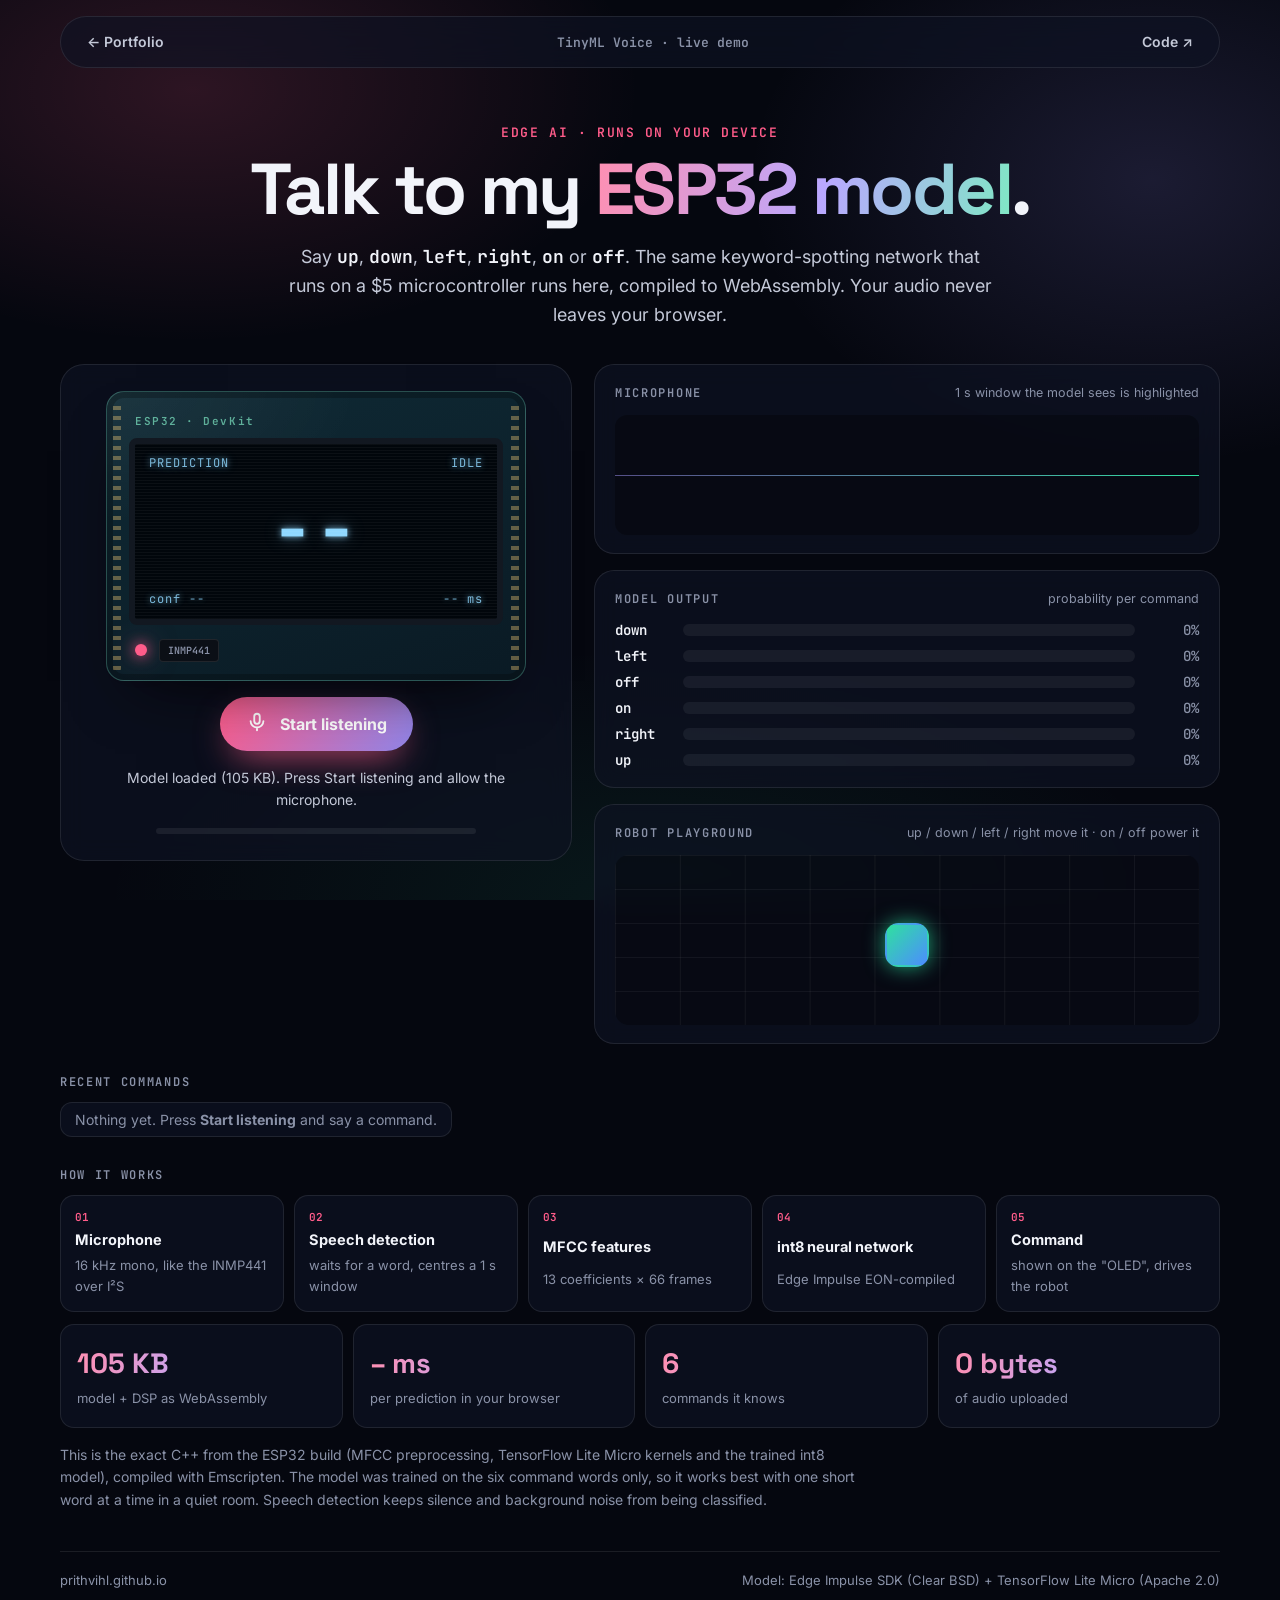
==== voice/index.html @ 5bc2c1f0 "Live TinyML voice demo: ESP32 model compiled to WebAssembly Co-Authored-By: Claude Opus 5.5 <noreply" ====
<!doctype html>
<html lang="en">
  <head>
    <meta charset="utf-8" />
    <meta name="viewport" content="width=device-width, initial-scale=1" />
    <title>TinyML Voice Commands · Live demo · Prithvi</title>
    <meta
      name="description"
      content="Talk to my ESP32 TinyML model: the same keyword-spotting network that runs on a microcontroller, compiled to WebAssembly and running in your browser."
    />
    <meta name="theme-color" content="#05070f" />
    <link
      rel="icon"
      href="data:image/svg+xml,%3Csvg xmlns='http://www.w3.org/2000/svg' viewBox='0 0 32 32'%3E%3Crect width='32' height='32' rx='8' fill='%23ff5c8a'/%3E%3Cpath d='M16 7a4 4 0 0 0-4 4v5a4 4 0 0 0 8 0v-5a4 4 0 0 0-4-4zM9 15a7 7 0 0 0 14 0M16 22v4' stroke='white' stroke-width='2.2' fill='none' stroke-linecap='round'/%3E%3C/svg%3E"
    />
    <link rel="preconnect" href="https://fonts.googleapis.com" />
    <link rel="preconnect" href="https://fonts.gstatic.com" crossorigin />
    <link
      rel="stylesheet"
      href="https://fonts.googleapis.com/css2?family=Inter:wght@400;500;600;700&family=Space+Grotesk:wght@500;600;700&family=JetBrains+Mono:wght@400;600;700&display=swap"
    />
    <link rel="stylesheet" href="voice.css" />
  </head>
  <body>
    <div class="bg" aria-hidden="true"></div>

    <header class="top">
      <a class="back" href="../#project/tinyml">← Portfolio</a>
      <span class="top-title">TinyML Voice · live demo</span>
      <a class="back" href="https://github.com/PrithviHL/Real-Time-Voice-Command-Recognition-on-ESP32" target="_blank" rel="noopener">Code ↗</a>
    </header>

    <main class="wrap">
      <section class="intro">
        <p class="eyebrow">Edge AI · runs on your device</p>
        <h1>Talk to my <span class="grad">ESP32 model</span>.</h1>
        <p class="lead">
          Say <b>up</b>, <b>down</b>, <b>left</b>, <b>right</b>, <b>on</b> or <b>off</b>. The same keyword-spotting
          network that runs on a $5 microcontroller runs here, compiled to WebAssembly. Your audio never leaves your
          browser.
        </p>
      </section>

      <section class="stage">
        <!-- the "device" -->
        <div class="device">
          <div class="board">
            <div class="board-label">ESP32 · DevKit</div>
            <div class="oled" id="oled" aria-live="polite">
              <div class="oled-top"><span>PREDICTION</span><span id="oled-state">IDLE</span></div>
              <div class="oled-word" id="oled-word">--</div>
              <div class="oled-bottom"><span id="oled-conf">conf --</span><span id="oled-time">-- ms</span></div>
              <div class="scan" aria-hidden="true"></div>
            </div>
            <div class="pins" aria-hidden="true"></div>
            <div class="chip-row" aria-hidden="true">
              <span class="led" id="led"></span>
              <span class="mic-chip">INMP441</span>
            </div>
          </div>

          <button class="mic-btn" id="mic-btn" type="button">
            <span class="mic-icon" aria-hidden="true">
              <svg viewBox="0 0 24 24" width="22" height="22" fill="none" stroke="currentColor" stroke-width="2" stroke-linecap="round">
                <rect x="9" y="3" width="6" height="11" rx="3" /><path d="M5 11a7 7 0 0 0 14 0M12 18v3" />
              </svg>
            </span>
            <span id="mic-label">Start listening</span>
          </button>
          <p class="status" id="status">Loading the model…</p>
          <div class="meter" aria-hidden="true"><span id="meter"></span></div>
        </div>

        <!-- live panels -->
        <div class="panels">
          <div class="panel">
            <div class="panel-head"><h2>Microphone</h2><span class="hint" id="wave-hint">1 s window the model sees is highlighted</span></div>
            <canvas id="wave" height="120" aria-label="Live microphone waveform"></canvas>
          </div>

          <div class="panel">
            <div class="panel-head"><h2>Model output</h2><span class="hint">probability per command</span></div>
            <div class="bars" id="bars"></div>
          </div>

          <div class="panel playground-panel">
            <div class="panel-head"><h2>Robot playground</h2><span class="hint">up / down / left / right move it · on / off power it</span></div>
            <div class="playground" id="playground"><div class="bot on" id="bot"></div></div>
          </div>
        </div>
      </section>

      <section class="history-wrap">
        <h2 class="section-h">Recent commands</h2>
        <ol class="history" id="history"><li class="empty">Nothing yet. Press <b>Start listening</b> and say a command.</li></ol>
      </section>

      <section class="how">
        <h2 class="section-h">How it works</h2>
        <ol class="flow">
          <li><b>Microphone</b><span>16 kHz mono, like the INMP441 over I²S</span></li>
          <li><b>Speech detection</b><span>waits for a word, centres a 1 s window</span></li>
          <li><b>MFCC features</b><span>13 coefficients × 66 frames</span></li>
          <li><b>int8 neural network</b><span>Edge Impulse EON-compiled</span></li>
          <li><b>Command</b><span>shown on the "OLED", drives the robot</span></li>
        </ol>
        <div class="facts">
          <div><b>105 KB</b><span>model + DSP as WebAssembly</span></div>
          <div><b id="fact-ms">– ms</b><span>per prediction in your browser</span></div>
          <div><b>6</b><span>commands it knows</span></div>
          <div><b>0 bytes</b><span>of audio uploaded</span></div>
        </div>
        <p class="note">
          This is the exact C++ from the ESP32 build (MFCC preprocessing, TensorFlow Lite Micro kernels and the trained
          int8 model), compiled with Emscripten. The model was trained on the six command words only, so it works best
          with one short word at a time in a quiet room. Speech detection keeps silence and background noise from being
          classified.
        </p>
      </section>
    </main>

    <footer class="foot">
      <a href="../">prithvihl.github.io</a>
      <span>Model: Edge Impulse SDK (Clear BSD) + TensorFlow Lite Micro (Apache 2.0)</span>
    </footer>

    <script type="module" src="voice.js"></script>
  </body>
</html>
---- voice/voice.css ----
:root {
  --bg: #05070f;
  --glass: rgba(14, 19, 36, 0.66);
  --line: rgba(255, 255, 255, 0.09);
  --line-strong: rgba(255, 255, 255, 0.18);
  --ink: #f2f4fa;
  --ink-2: #c4c9d8;
  --ink-3: #8a92a8;
  --blue: #4c8dff;
  --violet: #9085e9;
  --aqua: #2fe0a0;
  --pink: #ff5c8a;
  --oled: #8fd8ff;
  --grad: linear-gradient(100deg, #ff8fb1 0%, #b9a8ff 55%, #7fe8c4 100%);
  --ease: cubic-bezier(0.2, 0.8, 0.2, 1);
  --sans: "Inter", system-ui, -apple-system, "Segoe UI", sans-serif;
  --display: "Space Grotesk", "Inter", system-ui, sans-serif;
  --mono: "JetBrains Mono", ui-monospace, Menlo, Consolas, monospace;
  color-scheme: dark;
}
* {
  box-sizing: border-box;
}
body {
  margin: 0;
  background: var(--bg);
  color: var(--ink);
  font: 16px/1.6 var(--sans);
  -webkit-font-smoothing: antialiased;
  overflow-x: hidden;
}
a {
  color: inherit;
}
.bg {
  position: fixed;
  inset: 0;
  z-index: -1;
  background:
    radial-gradient(50% 40% at 15% 10%, rgba(255, 92, 138, 0.16), transparent 70%),
    radial-gradient(45% 45% at 90% 20%, rgba(144, 133, 233, 0.16), transparent 70%),
    radial-gradient(60% 40% at 50% 100%, rgba(47, 224, 160, 0.08), transparent 70%), var(--bg);
}
.top {
  display: flex;
  align-items: center;
  justify-content: space-between;
  gap: 12px;
  width: min(1160px, calc(100vw - 32px));
  margin: 16px auto 0;
  padding: 10px 16px;
  border: 1px solid var(--line);
  border-radius: 999px;
  background: var(--glass);
  backdrop-filter: blur(14px);
}
.back {
  text-decoration: none;
  font-weight: 600;
  font-size: 14px;
  color: var(--ink-2);
  padding: 4px 10px;
  border-radius: 999px;
}
.back:hover {
  color: var(--ink);
  background: rgba(255, 255, 255, 0.07);
}
.top-title {
  font: 600 13px var(--mono);
  color: var(--ink-3);
}
.wrap {
  width: min(1160px, calc(100vw - 32px));
  margin: 0 auto;
}
.intro {
  text-align: center;
  padding: 56px 0 34px;
}
.eyebrow {
  font: 600 13px var(--mono);
  letter-spacing: 0.12em;
  text-transform: uppercase;
  color: var(--pink);
  margin: 0 0 12px;
}
h1 {
  font-family: var(--display);
  font-size: clamp(38px, 6.4vw, 72px);
  line-height: 1;
  letter-spacing: -0.035em;
  margin: 0 0 18px;
}
.grad {
  background: var(--grad);
  -webkit-background-clip: text;
  background-clip: text;
  color: transparent;
}
.lead {
  color: var(--ink-2);
  font-size: 18px;
  max-width: 64ch;
  margin: 0 auto;
}
.lead b {
  color: var(--ink);
  font-family: var(--mono);
  font-weight: 600;
}

/* ---- stage ------------------------------------------------------------ */
.stage {
  display: grid;
  grid-template-columns: minmax(0, 0.9fr) minmax(0, 1.1fr);
  gap: 22px;
  align-items: start;
}
.device {
  display: grid;
  justify-items: center;
  gap: 16px;
  padding: 26px;
  border-radius: 24px;
  background: var(--glass);
  border: 1px solid var(--line);
  backdrop-filter: blur(12px);
}
.board {
  position: relative;
  width: 100%;
  max-width: 420px;
  padding: 22px 22px 18px;
  border-radius: 18px;
  background:
    radial-gradient(120% 90% at 0% 0%, rgba(255, 255, 255, 0.06), transparent 50%),
    linear-gradient(160deg, #0f2a35, #0a1a24);
  border: 1px solid rgba(127, 232, 196, 0.25);
  box-shadow:
    inset 0 0 0 6px rgba(0, 0, 0, 0.25),
    0 30px 60px -30px rgba(0, 0, 0, 0.8);
}
.board::before,
.board::after {
  /* header pins */
  content: "";
  position: absolute;
  top: 8px;
  bottom: 8px;
  width: 8px;
  background: repeating-linear-gradient(transparent 0 6px, rgba(255, 210, 120, 0.6) 6px 10px);
  border-radius: 4px;
  opacity: 0.6;
}
.board::before {
  left: 6px;
}
.board::after {
  right: 6px;
}
.board-label {
  font: 600 11px var(--mono);
  letter-spacing: 0.14em;
  color: rgba(127, 232, 196, 0.7);
  margin: 0 0 10px 6px;
}
.oled {
  position: relative;
  aspect-ratio: 2 / 1;
  border-radius: 8px;
  background: #01060b;
  border: 6px solid #121821;
  padding: 10px 14px;
  display: grid;
  grid-template-rows: auto 1fr auto;
  font-family: var(--mono);
  color: var(--oled);
  text-shadow:
    0 0 6px rgba(143, 216, 255, 0.75),
    0 0 18px rgba(143, 216, 255, 0.35);
  overflow: hidden;
}
.oled-top,
.oled-bottom {
  display: flex;
  justify-content: space-between;
  font-size: 12px;
  letter-spacing: 0.08em;
  opacity: 0.85;
}
.oled-word {
  display: grid;
  place-items: center;
  font-size: clamp(42px, 7vw, 68px);
  font-weight: 700;
  letter-spacing: 0.04em;
  text-transform: uppercase;
  line-height: 1;
}
.oled-word.flash {
  animation: flash 0.6s var(--ease);
}
@keyframes flash {
  0% {
    transform: scale(1.25);
    filter: brightness(2);
  }
}
.oled.listening #oled-state {
  animation: blink 1s steps(1) infinite;
}
@keyframes blink {
  50% {
    opacity: 0.2;
  }
}
.scan {
  position: absolute;
  inset: 0;
  pointer-events: none;
  background: repeating-linear-gradient(rgba(255, 255, 255, 0.04) 0 1px, transparent 1px 3px);
}
.chip-row {
  display: flex;
  align-items: center;
  gap: 12px;
  margin: 14px 0 0 6px;
}
.led {
  width: 12px;
  height: 12px;
  border-radius: 50%;
  background: #3a1520;
  box-shadow: inset 0 0 0 1px rgba(255, 255, 255, 0.15);
  transition: all 0.25s;
}
.led.on {
  background: var(--pink);
  box-shadow: 0 0 14px var(--pink), 0 0 30px rgba(255, 92, 138, 0.6);
}
.mic-chip {
  font: 600 10px var(--mono);
  color: var(--ink-3);
  padding: 4px 8px;
  border-radius: 4px;
  background: #0b0f16;
  border: 1px solid var(--line);
}

.mic-btn {
  display: inline-flex;
  align-items: center;
  gap: 12px;
  padding: 14px 26px;
  border: 0;
  border-radius: 999px;
  font: 700 16px var(--sans);
  color: #fff;
  cursor: pointer;
  background: linear-gradient(120deg, #ff5c8a, #9085e9);
  box-shadow: 0 14px 36px -12px rgba(255, 92, 138, 0.8);
  transition:
    transform 0.2s var(--ease),
    filter 0.2s;
}
.mic-btn:hover {
  transform: translateY(-2px);
  filter: brightness(1.08);
}
.mic-btn:disabled {
  opacity: 0.5;
  cursor: default;
  transform: none;
}
.mic-btn.live {
  background: linear-gradient(120deg, #1d2a44, #2a2050);
  box-shadow: 0 0 0 0 rgba(255, 92, 138, 0.6);
  animation: ring 1.8s infinite;
}
@keyframes ring {
  70% {
    box-shadow: 0 0 0 16px rgba(255, 92, 138, 0);
  }
  100% {
    box-shadow: 0 0 0 0 rgba(255, 92, 138, 0);
  }
}
.status {
  margin: 0;
  color: var(--ink-2);
  font-size: 14px;
  text-align: center;
  min-height: 1.6em;
}
.status.err {
  color: #ff8fa8;
}
.meter {
  width: min(320px, 100%);
  height: 6px;
  border-radius: 3px;
  background: rgba(255, 255, 255, 0.07);
  overflow: hidden;
}
.meter span {
  display: block;
  height: 100%;
  width: 0;
  background: linear-gradient(90deg, var(--aqua), var(--pink));
  transition: width 0.06s linear;
}

/* ---- panels ------------------------------------------------------------ */
.panels {
  display: grid;
  grid-template-columns: minmax(0, 1fr);
  gap: 16px;
  min-width: 0;
}
.panel {
  min-width: 0;
  padding: 18px 20px;
  border-radius: 20px;
  background: var(--glass);
  border: 1px solid var(--line);
  backdrop-filter: blur(12px);
}
.panel-head {
  display: flex;
  align-items: baseline;
  justify-content: space-between;
  gap: 10px;
  flex-wrap: wrap;
  margin-bottom: 12px;
}
.panel h2,
.section-h {
  font: 600 12px var(--mono);
  letter-spacing: 0.14em;
  text-transform: uppercase;
  color: var(--ink-3);
  margin: 0;
}
.hint {
  font-size: 12.5px;
  color: var(--ink-3);
}
#wave {
  display: block;
  width: 100%;
  max-width: 100%;
  height: 120px;
  border-radius: 12px;
  background: rgba(0, 0, 0, 0.3);
}
.bars {
  display: grid;
  gap: 8px;
}
.bar {
  display: grid;
  grid-template-columns: 56px 1fr 52px;
  align-items: center;
  gap: 12px;
  font: 600 14px var(--mono);
}
.bar .track {
  height: 12px;
  border-radius: 6px;
  background: rgba(255, 255, 255, 0.06);
  overflow: hidden;
}
.bar .fill {
  height: 100%;
  width: 0;
  border-radius: 6px;
  background: linear-gradient(90deg, var(--violet), var(--blue));
  transition: width 0.45s var(--ease);
}
.bar.best .fill {
  background: linear-gradient(90deg, var(--pink), #ffb0c6);
  box-shadow: 0 0 14px rgba(255, 92, 138, 0.6);
}
.bar.best .name {
  color: var(--pink);
}
.bar .pct {
  text-align: right;
  color: var(--ink-3);
  font-weight: 500;
}
.playground {
  position: relative;
  height: 170px;
  border-radius: 14px;
  background:
    linear-gradient(rgba(255, 255, 255, 0.05) 1px, transparent 1px) 0 0 / calc(100% / 9) calc(100% / 5),
    linear-gradient(90deg, rgba(255, 255, 255, 0.05) 1px, transparent 1px) 0 0 / calc(100% / 9) calc(100% / 5),
    rgba(0, 0, 0, 0.3);
  overflow: hidden;
}
.bot {
  position: absolute;
  width: calc(100% / 9);
  height: calc(100% / 5);
  display: grid;
  place-items: center;
  transition:
    left 0.45s var(--ease),
    top 0.45s var(--ease);
}
.bot::before {
  content: "";
  width: 62%;
  aspect-ratio: 1;
  border-radius: 30%;
  background: #2a2f3d;
  border: 2px solid #3d4457;
  transition: all 0.3s;
}
.bot.on::before {
  background: linear-gradient(135deg, var(--aqua), var(--blue));
  border-color: transparent;
  box-shadow: 0 0 20px rgba(47, 224, 160, 0.7);
}
.bot.bump::before {
  animation: bump 0.35s;
}
@keyframes bump {
  50% {
    transform: scale(0.8);
  }
}

/* ---- history / how ----------------------------------------------------- */
.history-wrap,
.how {
  margin-top: 30px;
}
.section-h {
  margin-bottom: 12px;
}
.history {
  list-style: none;
  margin: 0;
  padding: 0;
  display: flex;
  gap: 10px;
  flex-wrap: wrap;
}
.history li {
  padding: 8px 14px;
  border-radius: 12px;
  background: var(--glass);
  border: 1px solid var(--line);
  font: 600 14px var(--mono);
  animation: pop 0.4s var(--ease);
}
.history li small {
  color: var(--ink-3);
  font-weight: 400;
  margin-left: 6px;
}
.history li.unsure {
  color: var(--ink-3);
}
.history li.empty {
  font: 14px var(--sans);
  color: var(--ink-3);
  animation: none;
}
@keyframes pop {
  from {
    opacity: 0;
    transform: translateY(6px) scale(0.95);
  }
}
.flow {
  list-style: none;
  margin: 0;
  padding: 0;
  display: grid;
  grid-template-columns: repeat(5, minmax(0, 1fr));
  gap: 10px;
  counter-reset: s;
}
.flow li {
  position: relative;
  padding: 14px;
  border-radius: 14px;
  background: var(--glass);
  border: 1px solid var(--line);
  counter-increment: s;
  display: grid;
  gap: 4px;
}
.flow li::before {
  content: "0" counter(s);
  font: 600 11px var(--mono);
  color: var(--pink);
}
.flow li b {
  font-size: 14.5px;
}
.flow li span {
  font-size: 13px;
  color: var(--ink-3);
}
.facts {
  display: grid;
  grid-template-columns: repeat(4, minmax(0, 1fr));
  gap: 10px;
  margin-top: 12px;
}
.facts div {
  padding: 16px;
  border-radius: 14px;
  background: var(--glass);
  border: 1px solid var(--line);
}
.facts b {
  display: block;
  font-family: var(--display);
  font-size: 28px;
  background: var(--grad);
  -webkit-background-clip: text;
  background-clip: text;
  color: transparent;
}
.facts span {
  font-size: 13px;
  color: var(--ink-3);
}
.note {
  color: var(--ink-3);
  font-size: 14px;
  max-width: 90ch;
  margin: 16px 0 0;
}
.foot {
  width: min(1160px, calc(100vw - 32px));
  margin: 40px auto 30px;
  padding-top: 18px;
  border-top: 1px solid var(--line);
  display: flex;
  justify-content: space-between;
  gap: 12px;
  flex-wrap: wrap;
  font-size: 13px;
  color: var(--ink-3);
}
.foot a {
  text-decoration: none;
}

@media (max-width: 900px) {
  .stage {
    grid-template-columns: 1fr;
  }
  .flow {
    grid-template-columns: 1fr 1fr;
  }
  .facts {
    grid-template-columns: 1fr 1fr;
  }
}
@media (max-width: 560px) {
  .top-title {
    display: none;
  }
  .intro {
    padding-top: 36px;
  }
  .device {
    padding: 18px;
  }
}
@media (prefers-reduced-motion: reduce) {
  *,
  *::before,
  *::after {
    animation: none !important;
    transition: none !important;
  }
}
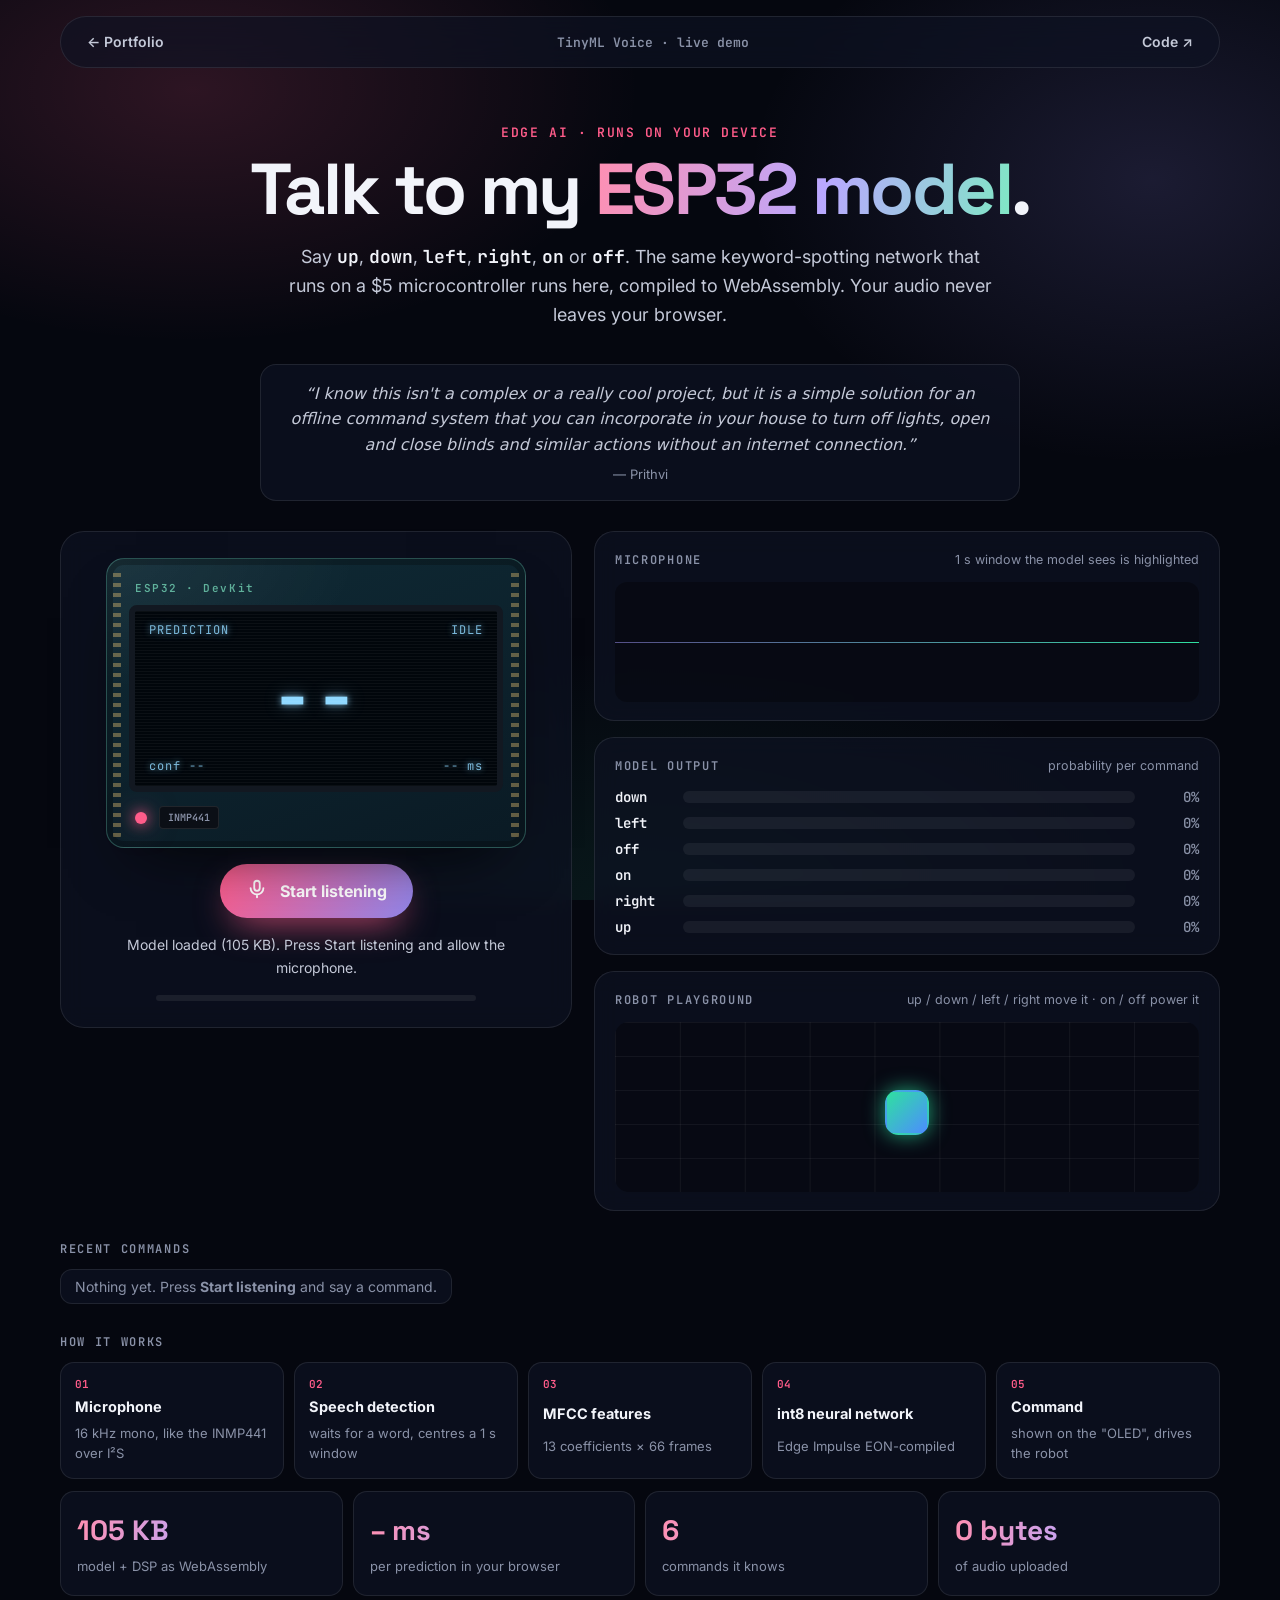
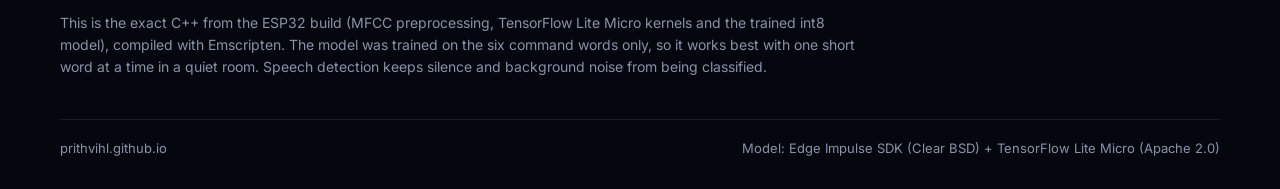
==== commit fc07609a: "TinyML: add a note on the project's purpose (offline home commands) Co-Authored-By: Claude Opus 5.5 " ====
--- a/voice/index.html
+++ b/voice/index.html
@@ -40,6 +40,8 @@
           browser.
         </p>
       </section>
+
+      <blockquote class="why">“I know this isn't a complex or a really cool project, but it is a simple solution for an offline command system that you can incorporate in your house to turn off lights, open and close blinds and similar actions without an internet connection.”<span>— Prithvi</span></blockquote>
 
       <section class="stage">
         <!-- the "device" -->
--- a/voice/voice.css
+++ b/voice/voice.css
@@ -110,6 +110,25 @@
   font-weight: 600;
 }
 
+.why {
+  margin: 0 auto 30px;
+  max-width: 760px;
+  padding: 16px 22px;
+  border-radius: 16px;
+  background: var(--glass);
+  border: 1px solid var(--line);
+  color: var(--ink-2);
+  font-style: italic;
+  text-align: center;
+}
+.why span {
+  display: block;
+  margin-top: 6px;
+  font-style: normal;
+  font-size: 13px;
+  color: var(--ink-3);
+}
+
 /* ---- stage ------------------------------------------------------------ */
 .stage {
   display: grid;
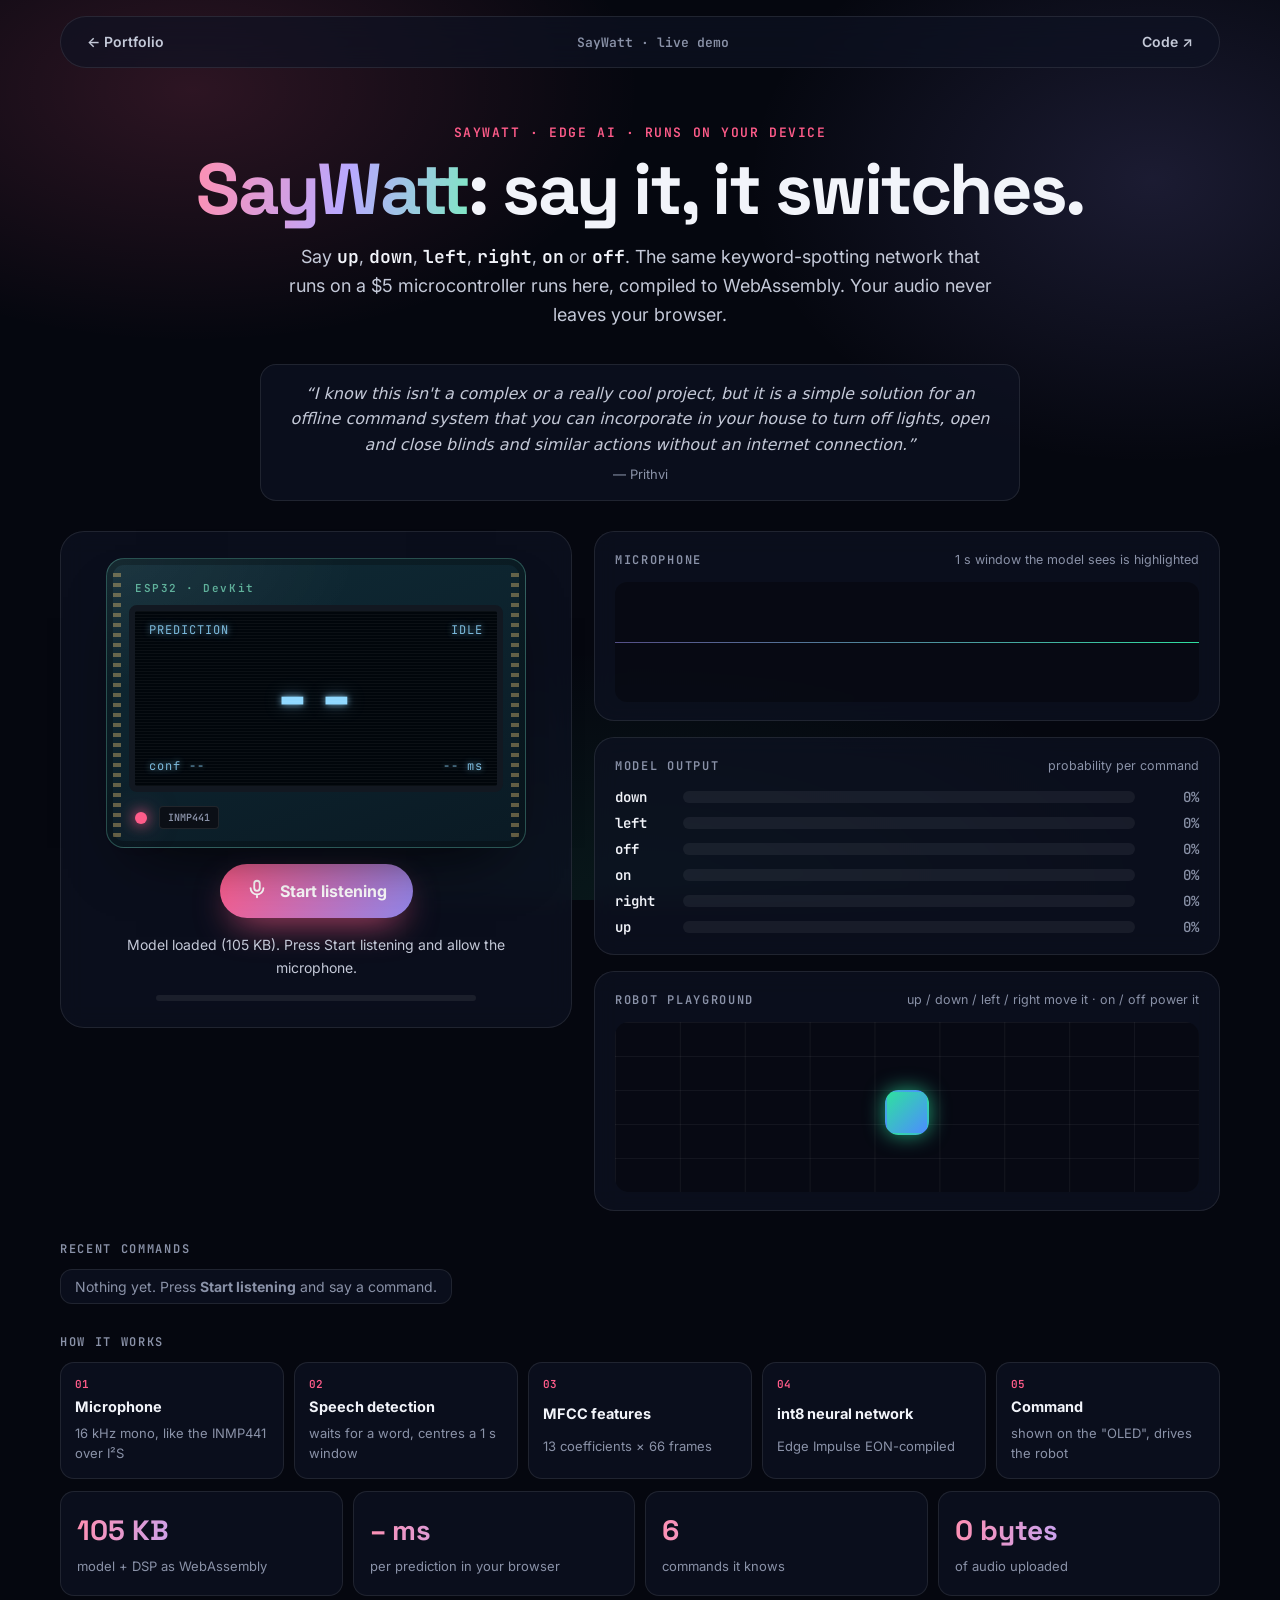
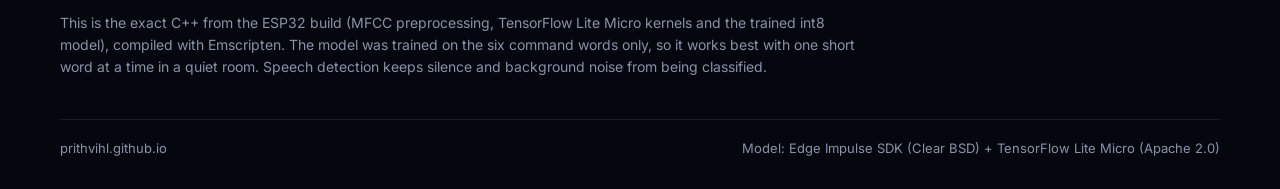
==== commit 71dfcb4f: "Rename the TinyML voice project to SayWatt Co-Authored-By: Claude Opus 5.5 <noreply@anthropic.com>" ====
--- a/voice/index.html
+++ b/voice/index.html
@@ -3,7 +3,7 @@
   <head>
     <meta charset="utf-8" />
     <meta name="viewport" content="width=device-width, initial-scale=1" />
-    <title>TinyML Voice Commands · Live demo · Prithvi</title>
+    <title>SayWatt · Offline voice commands · Live demo</title>
     <meta
       name="description"
       content="Talk to my ESP32 TinyML model: the same keyword-spotting network that runs on a microcontroller, compiled to WebAssembly and running in your browser."
@@ -26,14 +26,14 @@
 
     <header class="top">
       <a class="back" href="../#project/tinyml">← Portfolio</a>
-      <span class="top-title">TinyML Voice · live demo</span>
+      <span class="top-title">SayWatt · live demo</span>
       <a class="back" href="https://github.com/PrithviHL/Real-Time-Voice-Command-Recognition-on-ESP32" target="_blank" rel="noopener">Code ↗</a>
     </header>
 
     <main class="wrap">
       <section class="intro">
-        <p class="eyebrow">Edge AI · runs on your device</p>
-        <h1>Talk to my <span class="grad">ESP32 model</span>.</h1>
+        <p class="eyebrow">SayWatt · Edge AI · runs on your device</p>
+        <h1><span class="grad">SayWatt</span>: say it, it switches.</h1>
         <p class="lead">
           Say <b>up</b>, <b>down</b>, <b>left</b>, <b>right</b>, <b>on</b> or <b>off</b>. The same keyword-spotting
           network that runs on a $5 microcontroller runs here, compiled to WebAssembly. Your audio never leaves your
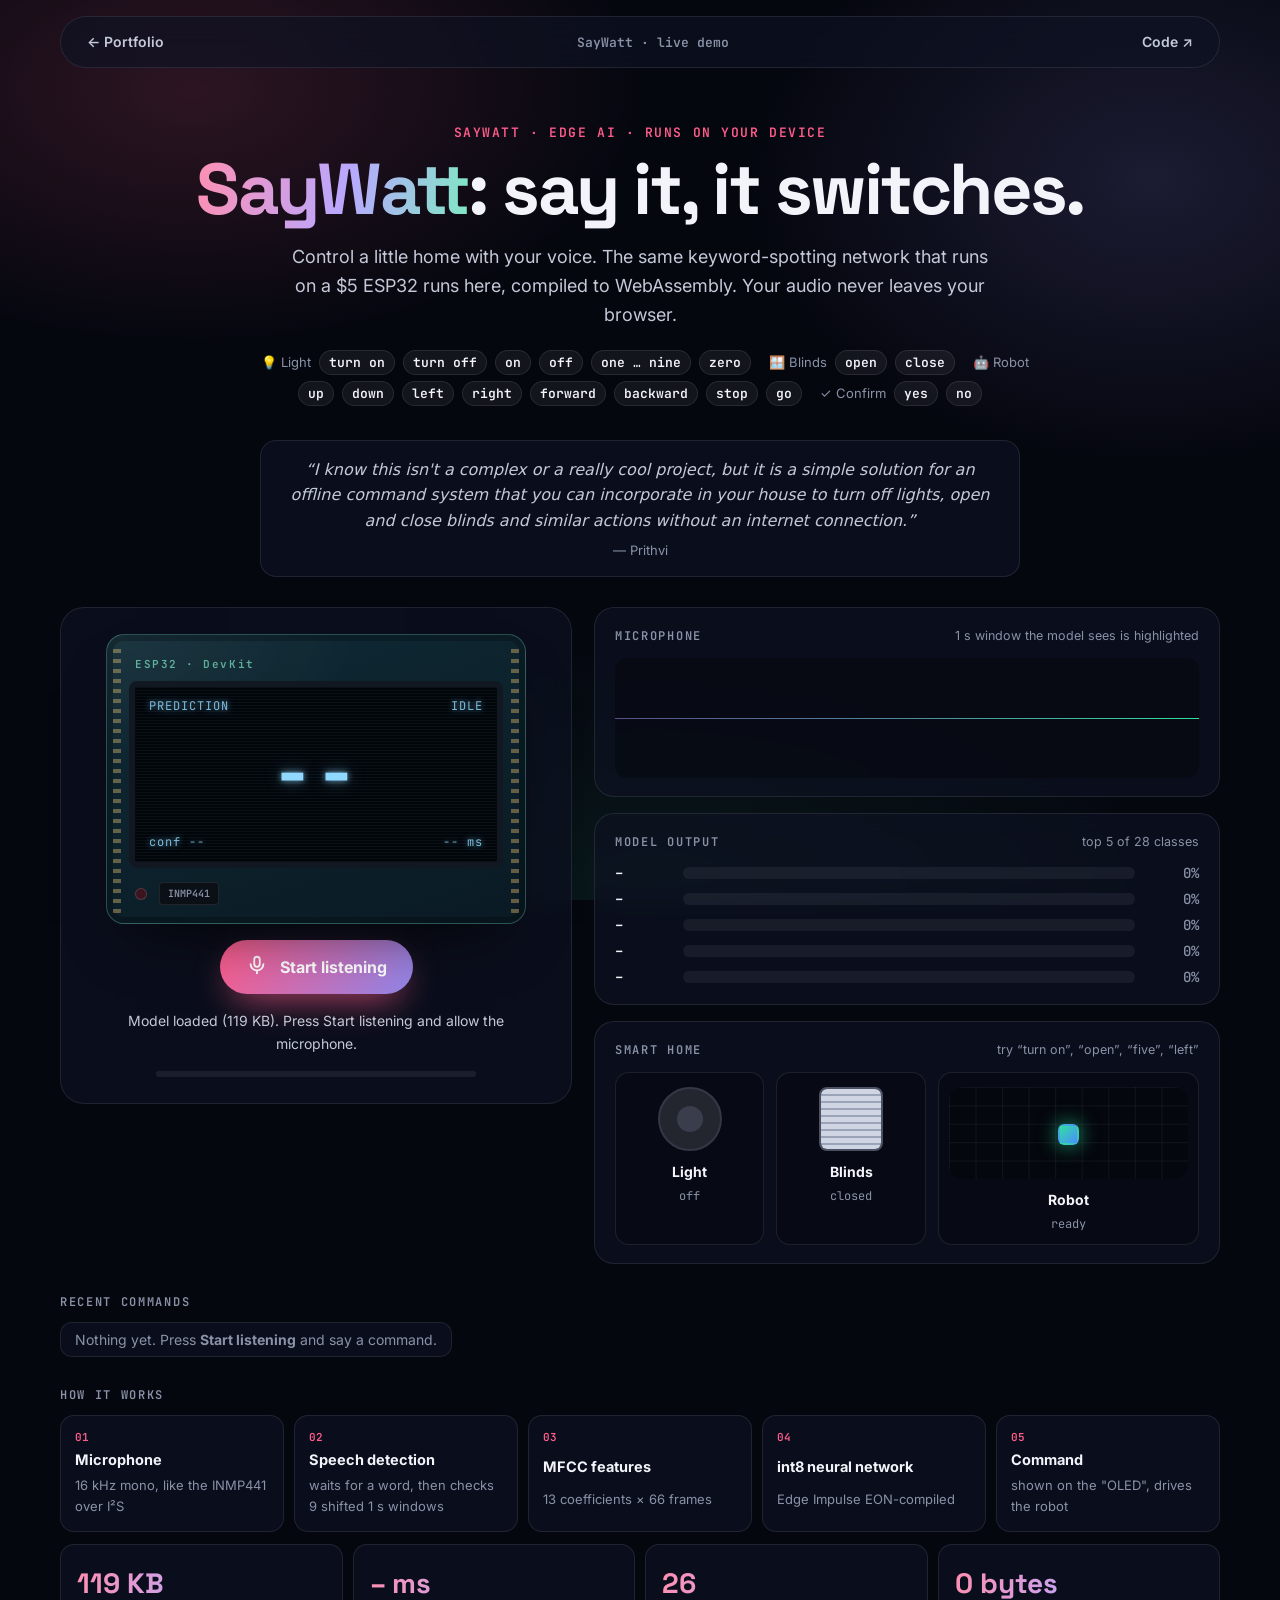
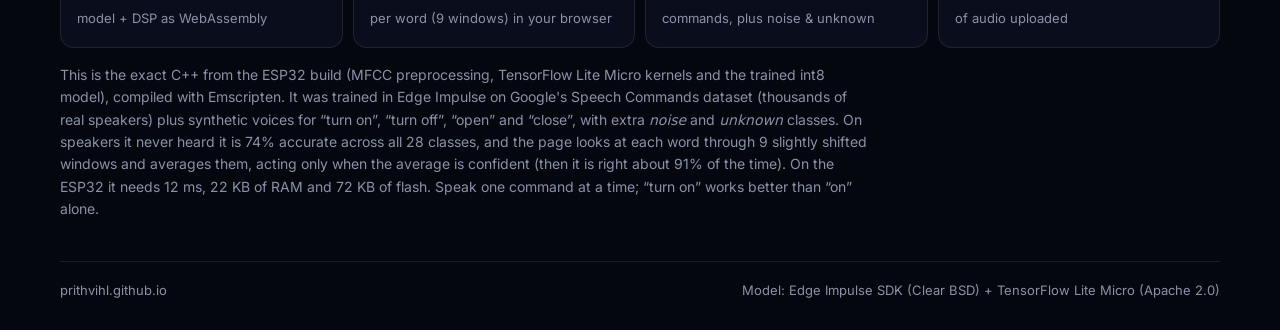
==== commit 649b7b93: "SayWatt: 28-class model (26 commands + noise/unknown) with smart-home demo - New Edge Impulse model " ====
--- a/voice/index.html
+++ b/voice/index.html
@@ -35,10 +35,15 @@
         <p class="eyebrow">SayWatt · Edge AI · runs on your device</p>
         <h1><span class="grad">SayWatt</span>: say it, it switches.</h1>
         <p class="lead">
-          Say <b>up</b>, <b>down</b>, <b>left</b>, <b>right</b>, <b>on</b> or <b>off</b>. The same keyword-spotting
-          network that runs on a $5 microcontroller runs here, compiled to WebAssembly. Your audio never leaves your
-          browser.
+          Control a little home with your voice. The same keyword-spotting network that runs on a $5 ESP32 runs here,
+          compiled to WebAssembly. Your audio never leaves your browser.
         </p>
+        <div class="cmds" aria-label="Commands it understands">
+          <span class="grp">💡 Light</span><b>turn on</b><b>turn off</b><b>on</b><b>off</b><b>one … nine</b><b>zero</b>
+          <span class="grp">🪟 Blinds</span><b>open</b><b>close</b>
+          <span class="grp">🤖 Robot</span><b>up</b><b>down</b><b>left</b><b>right</b><b>forward</b><b>backward</b><b>stop</b><b>go</b>
+          <span class="grp">✓ Confirm</span><b>yes</b><b>no</b>
+        </div>
       </section>
 
       <blockquote class="why">“I know this isn't a complex or a really cool project, but it is a simple solution for an offline command system that you can incorporate in your house to turn off lights, open and close blinds and similar actions without an internet connection.”<span>— Prithvi</span></blockquote>
@@ -81,13 +86,26 @@
           </div>
 
           <div class="panel">
-            <div class="panel-head"><h2>Model output</h2><span class="hint">probability per command</span></div>
+            <div class="panel-head"><h2>Model output</h2><span class="hint">top 5 of 28 classes</span></div>
             <div class="bars" id="bars"></div>
           </div>
 
-          <div class="panel playground-panel">
-            <div class="panel-head"><h2>Robot playground</h2><span class="hint">up / down / left / right move it · on / off power it</span></div>
-            <div class="playground" id="playground"><div class="bot on" id="bot"></div></div>
+          <div class="panel">
+            <div class="panel-head"><h2>Smart home</h2><span class="hint" id="home-hint">try “turn on”, “open”, “five”, “left”</span></div>
+            <div class="home">
+              <div class="dev lamp" id="lamp" aria-label="Light">
+                <div class="bulb"><span></span></div>
+                <b>Light</b><small id="lamp-state">off</small>
+              </div>
+              <div class="dev blinds" id="blinds" aria-label="Blinds">
+                <div class="window"><div class="slats"></div></div>
+                <b>Blinds</b><small id="blinds-state">closed</small>
+              </div>
+              <div class="dev robot" aria-label="Robot">
+                <div class="playground" id="playground"><div class="bot on" id="bot"></div></div>
+                <b>Robot</b><small id="robot-state">ready</small>
+              </div>
+            </div>
           </div>
         </div>
       </section>
@@ -101,22 +119,25 @@
         <h2 class="section-h">How it works</h2>
         <ol class="flow">
           <li><b>Microphone</b><span>16 kHz mono, like the INMP441 over I²S</span></li>
-          <li><b>Speech detection</b><span>waits for a word, centres a 1 s window</span></li>
+          <li><b>Speech detection</b><span>waits for a word, then checks 9 shifted 1 s windows</span></li>
           <li><b>MFCC features</b><span>13 coefficients × 66 frames</span></li>
           <li><b>int8 neural network</b><span>Edge Impulse EON-compiled</span></li>
           <li><b>Command</b><span>shown on the "OLED", drives the robot</span></li>
         </ol>
         <div class="facts">
-          <div><b>105 KB</b><span>model + DSP as WebAssembly</span></div>
-          <div><b id="fact-ms">– ms</b><span>per prediction in your browser</span></div>
-          <div><b>6</b><span>commands it knows</span></div>
+          <div><b>119 KB</b><span>model + DSP as WebAssembly</span></div>
+          <div><b id="fact-ms">– ms</b><span>per word (9 windows) in your browser</span></div>
+          <div><b>26</b><span>commands, plus noise &amp; unknown</span></div>
           <div><b>0 bytes</b><span>of audio uploaded</span></div>
         </div>
         <p class="note">
           This is the exact C++ from the ESP32 build (MFCC preprocessing, TensorFlow Lite Micro kernels and the trained
-          int8 model), compiled with Emscripten. The model was trained on the six command words only, so it works best
-          with one short word at a time in a quiet room. Speech detection keeps silence and background noise from being
-          classified.
+          int8 model), compiled with Emscripten. It was trained in Edge Impulse on Google's Speech Commands dataset
+          (thousands of real speakers) plus synthetic voices for “turn on”, “turn off”, “open” and “close”, with extra
+          <i>noise</i> and <i>unknown</i> classes. On speakers it never heard it is 74% accurate across all 28 classes,
+          and the page looks at each word through 9 slightly shifted windows and averages them, acting only when the
+          average is confident (then it is right about 91% of the time). On the ESP32 it needs
+          12 ms, 22 KB of RAM and 72 KB of flash. Speak one command at a time; “turn on” works better than “on” alone.
         </p>
       </section>
     </main>
--- a/voice/voice.css
+++ b/voice/voice.css
@@ -129,6 +129,28 @@
   color: var(--ink-3);
 }
 
+.cmds {
+  display: flex;
+  flex-wrap: wrap;
+  justify-content: center;
+  align-items: center;
+  gap: 6px 8px;
+  max-width: 820px;
+  margin: 20px auto 0;
+}
+.cmds .grp {
+  font-size: 13px;
+  color: var(--ink-3);
+  margin-left: 10px;
+}
+.cmds b {
+  font: 600 13px var(--mono);
+  padding: 3px 9px;
+  border-radius: 999px;
+  background: rgba(255, 255, 255, 0.06);
+  border: 1px solid var(--line);
+}
+
 /* ---- stage ------------------------------------------------------------ */
 .stage {
   display: grid;
@@ -409,6 +431,77 @@
   color: var(--ink-3);
   font-weight: 500;
 }
+.home {
+  display: grid;
+  grid-template-columns: 0.8fr 0.8fr 1.4fr;
+  gap: 12px;
+}
+.dev {
+  display: grid;
+  justify-items: center;
+  align-content: start;
+  gap: 4px;
+  padding: 14px 10px 12px;
+  border-radius: 14px;
+  background: rgba(0, 0, 0, 0.25);
+  border: 1px solid var(--line);
+  text-align: center;
+}
+.dev b {
+  font-size: 14px;
+  margin-top: 6px;
+}
+.dev small {
+  font: 12px var(--mono);
+  color: var(--ink-3);
+}
+.bulb {
+  --lvl: 0;
+  width: 64px;
+  height: 64px;
+  border-radius: 50%;
+  display: grid;
+  place-items: center;
+  background: #23262f;
+  border: 2px solid #343846;
+  transition: all 0.35s var(--ease);
+}
+.bulb span {
+  width: 26px;
+  height: 26px;
+  border-radius: 50%;
+  background: #3a3e4c;
+  transition: all 0.35s var(--ease);
+}
+.lamp.on .bulb {
+  background: rgba(255, 214, 102, calc(0.12 + var(--lvl) * 0.05));
+  border-color: rgba(255, 214, 102, 0.8);
+  box-shadow: 0 0 calc(10px + var(--lvl) * 6px) rgba(255, 214, 102, calc(0.25 + var(--lvl) * 0.07));
+}
+.lamp.on .bulb span {
+  background: #ffe08a;
+  box-shadow: 0 0 18px #ffd666;
+}
+.window {
+  width: 64px;
+  height: 64px;
+  border-radius: 8px;
+  overflow: hidden;
+  border: 2px solid #4a5163;
+  background: linear-gradient(#7cc4ff, #ffd9a0);
+}
+.slats {
+  height: 100%;
+  background: repeating-linear-gradient(#cfd5e3 0 5px, #9aa3b8 5px 7px);
+  transition: height 0.7s var(--ease);
+}
+.blinds.open .slats {
+  height: 12%;
+}
+.robot .playground {
+  width: 100%;
+  height: 92px;
+}
 .playground {
   position: relative;
   height: 170px;
@@ -573,6 +666,14 @@
   text-decoration: none;
 }
 
+@media (max-width: 520px) {
+  .home {
+    grid-template-columns: 1fr 1fr;
+  }
+  .robot {
+    grid-column: 1 / -1;
+  }
+}
 @media (max-width: 900px) {
   .stage {
     grid-template-columns: 1fr;
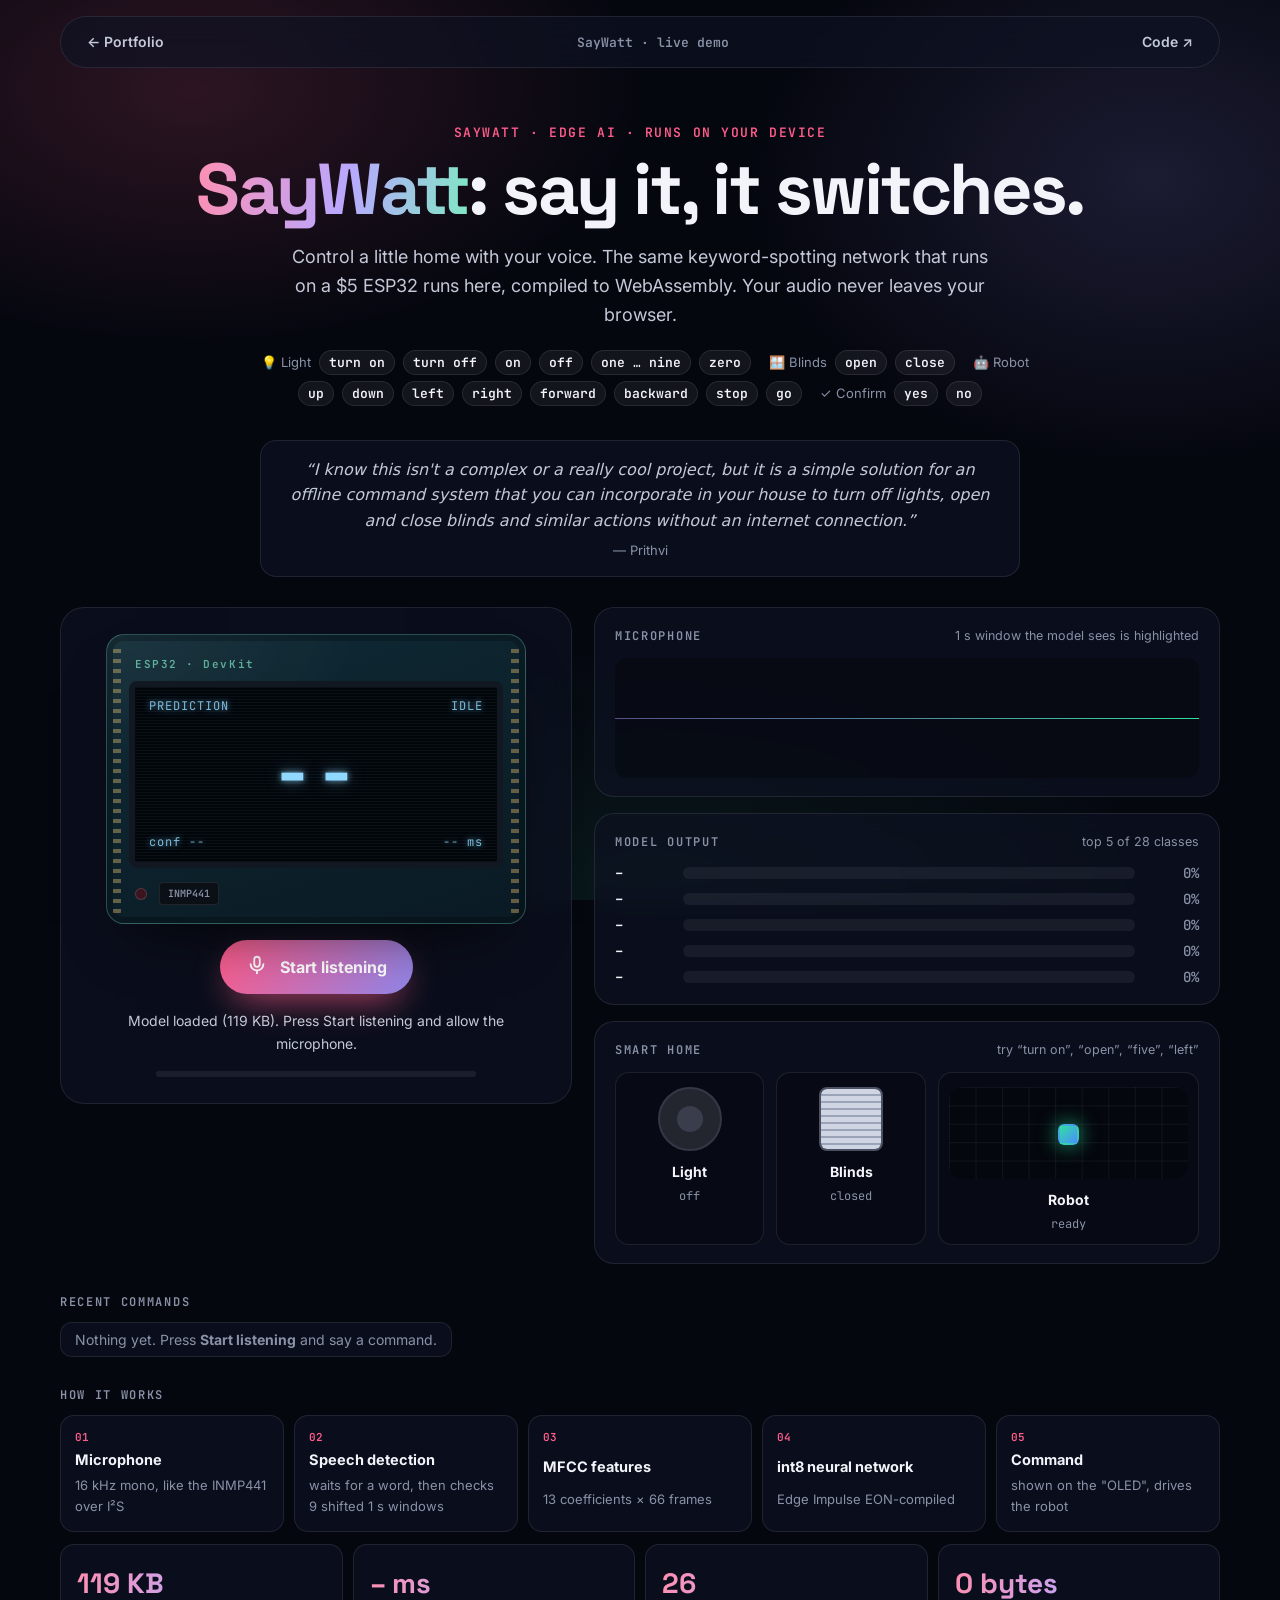
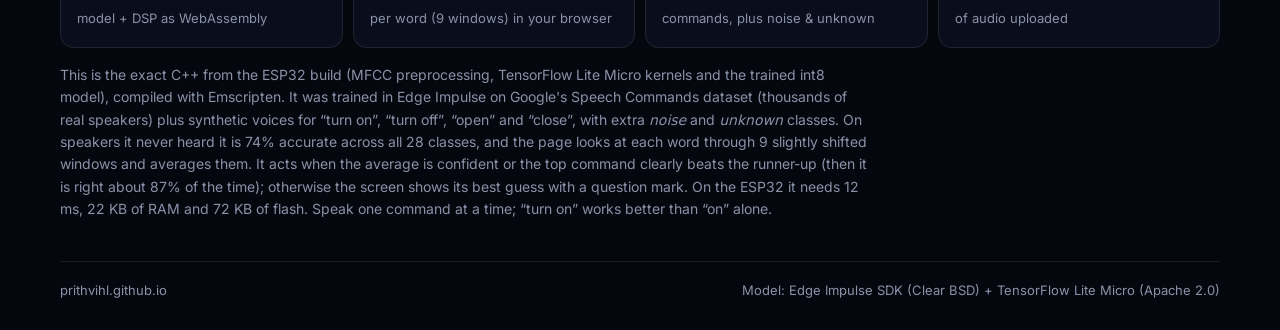
==== commit 948f3c9c: "SayWatt demo: act at 40% average or on a clear winner; show best guess Real microphones score lower " ====
--- a/voice/index.html
+++ b/voice/index.html
@@ -27,7 +27,7 @@
     <header class="top">
       <a class="back" href="../#project/tinyml">← Portfolio</a>
       <span class="top-title">SayWatt · live demo</span>
-      <a class="back" href="https://github.com/PrithviHL/Real-Time-Voice-Command-Recognition-on-ESP32" target="_blank" rel="noopener">Code ↗</a>
+      <a class="back" href="https://github.com/PrithviHL/SayWatt-Real-Time-Voice-Command-Recognition-on-ESP32" target="_blank" rel="noopener">Code ↗</a>
     </header>
 
     <main class="wrap">
@@ -135,8 +135,9 @@
           int8 model), compiled with Emscripten. It was trained in Edge Impulse on Google's Speech Commands dataset
           (thousands of real speakers) plus synthetic voices for “turn on”, “turn off”, “open” and “close”, with extra
           <i>noise</i> and <i>unknown</i> classes. On speakers it never heard it is 74% accurate across all 28 classes,
-          and the page looks at each word through 9 slightly shifted windows and averages them, acting only when the
-          average is confident (then it is right about 91% of the time). On the ESP32 it needs
+          and the page looks at each word through 9 slightly shifted windows and averages them. It acts when the
+          average is confident or the top command clearly beats the runner-up (then it is right about 87% of the
+          time); otherwise the screen shows its best guess with a question mark. On the ESP32 it needs
           12 ms, 22 KB of RAM and 72 KB of flash. Speak one command at a time; “turn on” works better than “on” alone.
         </p>
       </section>
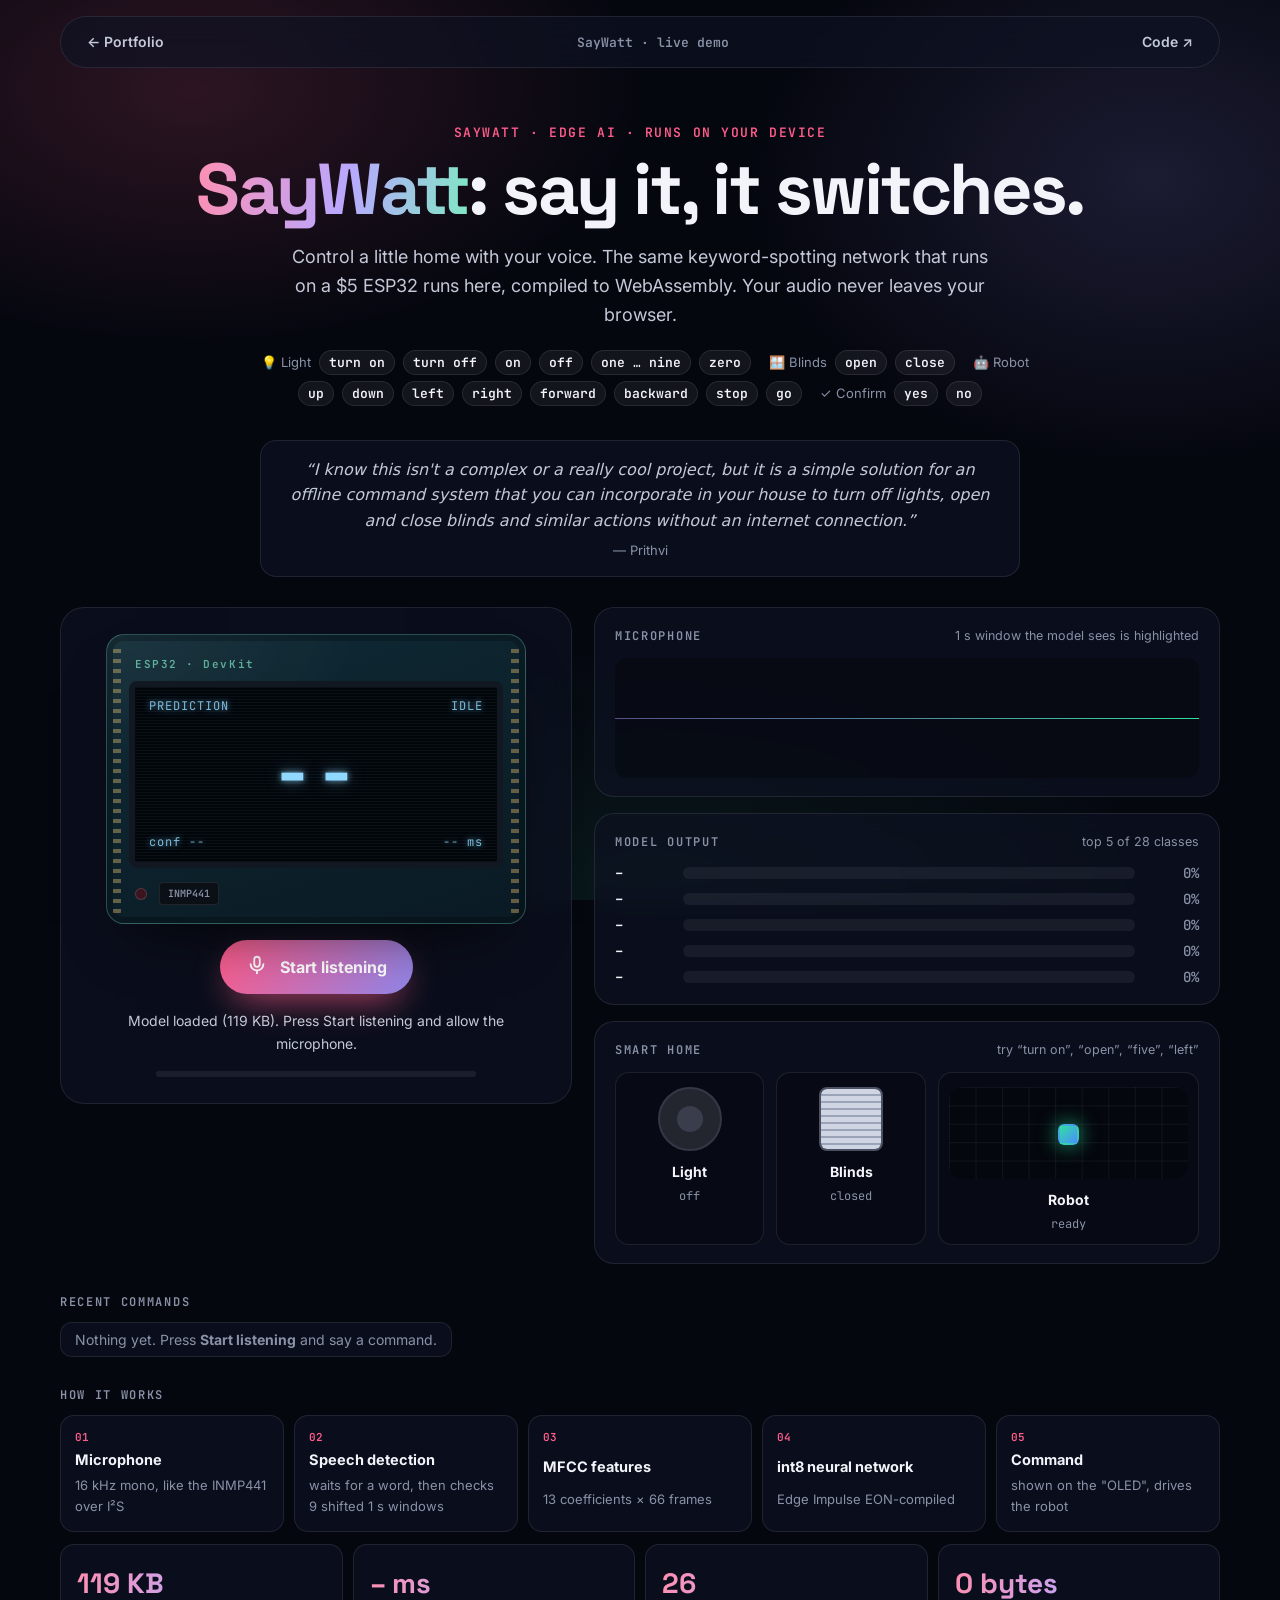
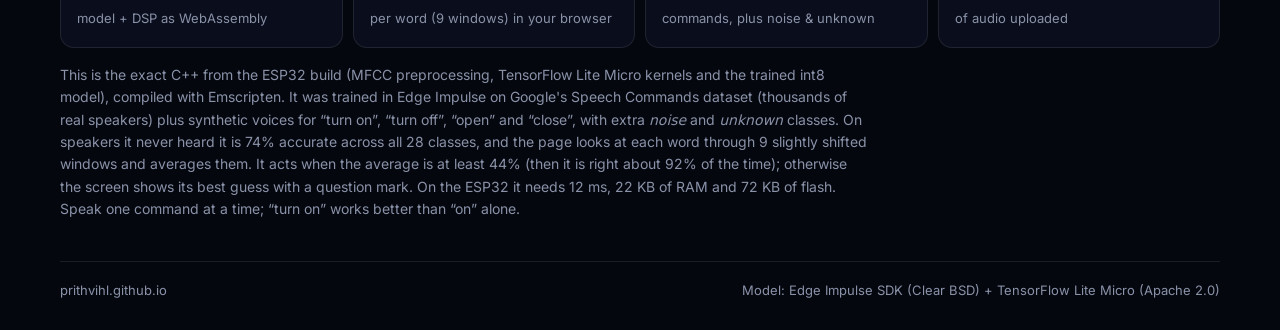
==== commit ff870343: "SayWatt demo: act at 44% average confidence (~92% right when acting) Drops the clear-winner rule. Me" ====
--- a/voice/index.html
+++ b/voice/index.html
@@ -136,8 +136,8 @@
           (thousands of real speakers) plus synthetic voices for “turn on”, “turn off”, “open” and “close”, with extra
           <i>noise</i> and <i>unknown</i> classes. On speakers it never heard it is 74% accurate across all 28 classes,
           and the page looks at each word through 9 slightly shifted windows and averages them. It acts when the
-          average is confident or the top command clearly beats the runner-up (then it is right about 87% of the
-          time); otherwise the screen shows its best guess with a question mark. On the ESP32 it needs
+          average is at least 44% (then it is right about 92% of the time); otherwise the screen shows its best guess
+          with a question mark. On the ESP32 it needs
           12 ms, 22 KB of RAM and 72 KB of flash. Speak one command at a time; “turn on” works better than “on” alone.
         </p>
       </section>
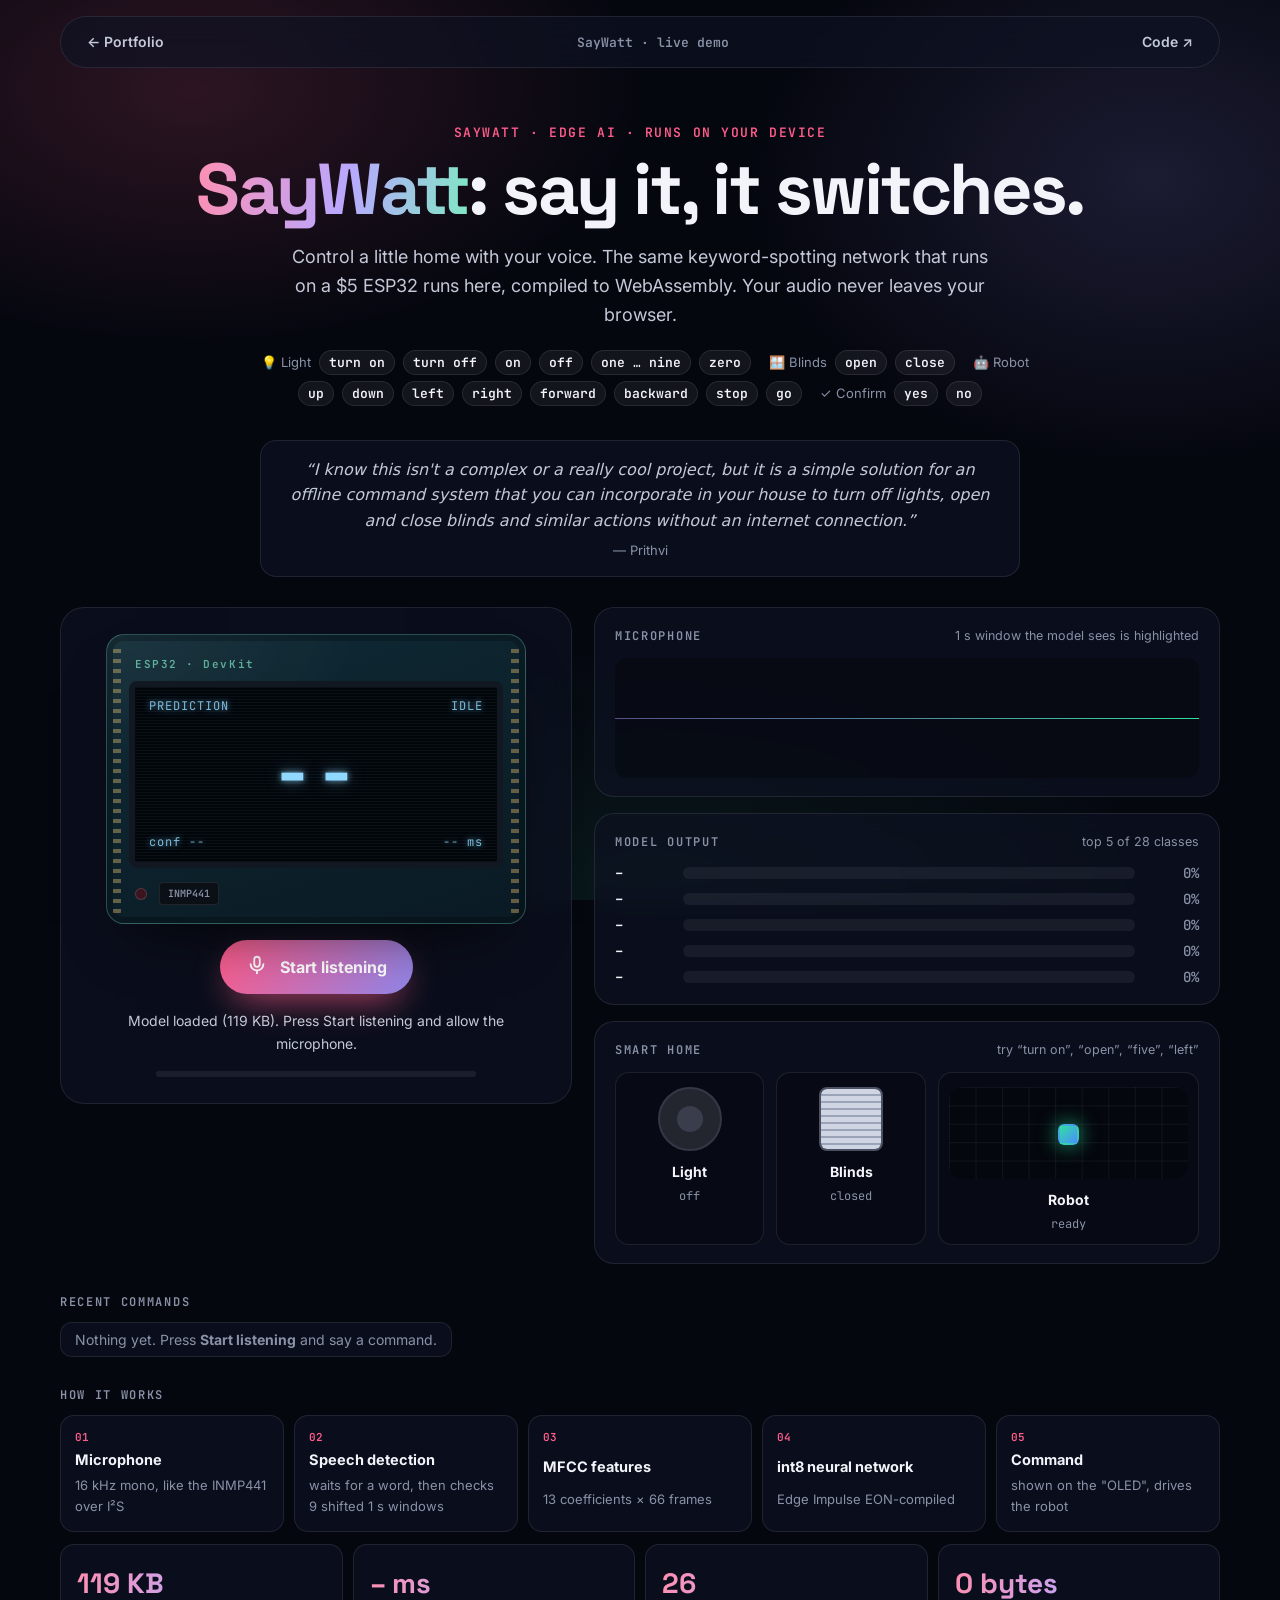
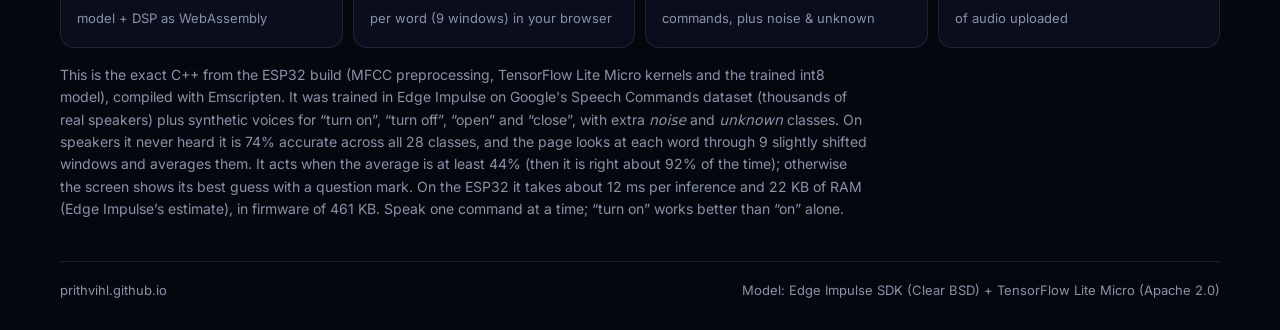
==== commit 6c61b95b: "Update Spanscope and SayWatt with measured results Co-Authored-By: Claude Opus 5.5 <noreply@anthropi" ====
--- a/voice/index.html
+++ b/voice/index.html
@@ -137,8 +137,8 @@
           <i>noise</i> and <i>unknown</i> classes. On speakers it never heard it is 74% accurate across all 28 classes,
           and the page looks at each word through 9 slightly shifted windows and averages them. It acts when the
           average is at least 44% (then it is right about 92% of the time); otherwise the screen shows its best guess
-          with a question mark. On the ESP32 it needs
-          12 ms, 22 KB of RAM and 72 KB of flash. Speak one command at a time; “turn on” works better than “on” alone.
+          with a question mark. On the ESP32 it takes
+          about 12 ms per inference and 22 KB of RAM (Edge Impulse’s estimate), in firmware of 461 KB. Speak one command at a time; “turn on” works better than “on” alone.
         </p>
       </section>
     </main>
